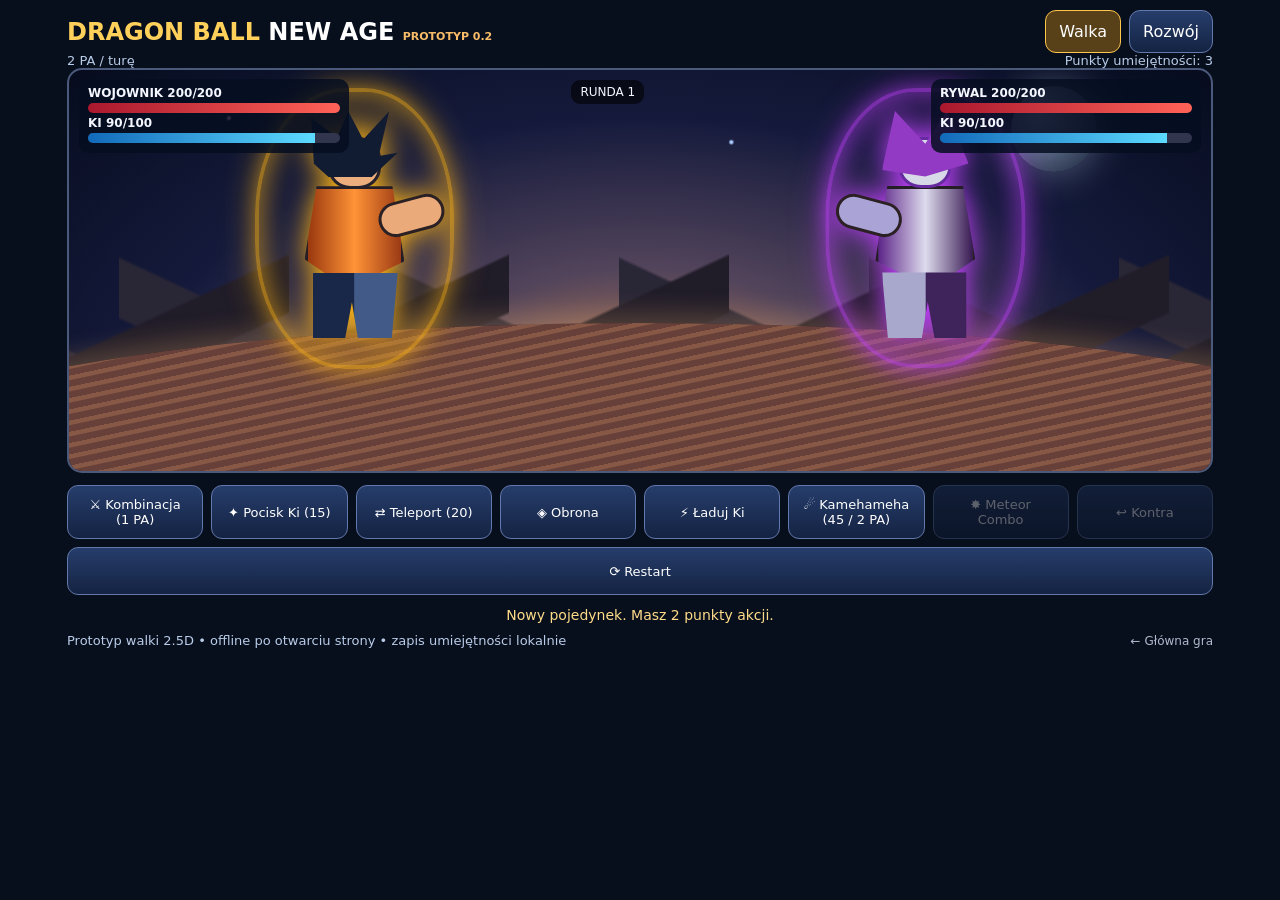
==== etap-01-02.html @ 741b0d14 "Add standalone mobile combat and skill-tree prototype stages 1-2" ====
<!doctype html><html lang="pl"><head><meta charset="utf-8"><meta name="viewport" content="width=device-width,initial-scale=1,viewport-fit=cover,user-scalable=no"><meta name="theme-color" content="#081323"><title>Dragon Ball New Age — Etapy 1–2</title><style>
*{box-sizing:border-box}body{margin:0;background:#070e1c;color:#f4f7ff;font-family:system-ui,-apple-system,sans-serif;overflow-x:hidden}button{font:inherit;cursor:pointer;color:#fff;border:1px solid #6279ad;background:linear-gradient(#263d6b,#142342);border-radius:11px;padding:11px 13px;touch-action:manipulation}button:disabled{opacity:.35}button:active{transform:scale(.97)}.wrap{max-width:1170px;margin:auto;padding:10px 12px}.top{display:flex;justify-content:space-between;align-items:center;gap:8px}.title{font-size:clamp(15px,2.4vw,24px);font-weight:900;color:#ffd15b}.tabs{display:flex;gap:8px}.tabs button.active{border-color:#ffc64d;background:#584018}.arena{position:relative;height:clamp(215px,45vh,490px);border:2px solid #4b5a7a;border-radius:15px;overflow:hidden;background:radial-gradient(ellipse at 50% 80%,#b67b55 0,#52445b 27%,#151a3c 60%,#060c1d 100%)}.stars{position:absolute;inset:0;background:radial-gradient(circle at 85% 20%,#ddd 0 2px,transparent 3px),radial-gradient(circle at 14% 12%,#fcf 0 1px,transparent 3px),radial-gradient(circle at 58% 18%,#acf 0 1px,transparent 3px)}.moon{position:absolute;right:10%;top:4%;width:86px;aspect-ratio:1;border-radius:50%;background:radial-gradient(circle at 30% 32%,#93a1ce,#46536d 60%,#151d35);box-shadow:0 0 38px #aabbdd77}.mountains{position:absolute;inset:35% 0 0;background:linear-gradient(155deg,transparent 40%,#201c28 41% 56%,transparent 57%) 0 0/220px 100%,linear-gradient(25deg,transparent 40%,#292636 41% 56%,transparent 57%) 50px 0/250px 100%}.floor{position:absolute;bottom:-35%;left:-20%;width:140%;height:72%;border-radius:50% 50% 0 0;background:repeating-linear-gradient(168deg,#865845 0 4px,#674039 5px 11px);box-shadow:0 -10px 25px #ffbb723a}.fighters{position:absolute;inset:0;display:flex;justify-content:space-around;align-items:flex-end;padding-bottom:11%;pointer-events:none}.warrior{position:relative;width:clamp(65px,13vw,170px);height:clamp(122px,26vh,270px);filter:drop-shadow(0 0 14px var(--aura));transform-origin:50% 85%;transition:transform .21s}.warrior.hero{--aura:#ffb514}.warrior.enemy{--aura:#c341ff;transform:scaleX(-1)}.warrior .head{position:absolute;top:11%;left:34%;width:32%;height:22%;background:#ebae7c;border:3px solid #24202c;border-radius:42%;z-index:3}.enemy .head{background:#d8d9e8;border-color:#672ba0}.hair{position:absolute;top:0;left:24%;height:28%;width:52%;background:#111b32;clip-path:polygon(3% 80%,0 10%,30% 40%,43% 0,60% 43%,90% 0,78% 68%,100% 63%,70% 100%,20% 100%);z-index:4}.enemy .hair{background:#923ac4;clip-path:polygon(0 80%,25% 0,50% 50%,85% 0,100% 90%,50% 100%)}.body{position:absolute;top:32%;left:20%;width:60%;height:40%;background:linear-gradient(90deg,#9a380f,#ff9336,#9b3a15);clip-path:polygon(12% 0,88% 0,100% 80%,62% 100%,30% 100%,0 78%);border:3px solid #251e27}.enemy .body{background:linear-gradient(90deg,#391b54,#dddbed,#5d2589)}.legs{position:absolute;top:69%;left:25%;width:51%;height:28%;background:linear-gradient(90deg,#192848 48%,#415a88 49%);clip-path:polygon(0 0,100% 0,93% 100%,53% 100%,46% 45%,38% 100%,0 100%)}.enemy .legs{background:linear-gradient(90deg,#3e245b 48%,#a7a8cc 49%)}.arm{position:absolute;top:37%;left:64%;width:40%;height:15%;transform:rotate(-15deg);background:#eaaa7a;border:3px solid #2b2124;border-radius:25px}.enemy .arm{background:#aaa3d5}.aura{position:absolute;inset:-10%;border-radius:45%;border:4px solid var(--aura);opacity:.5;box-shadow:0 0 18px var(--aura),inset 0 0 22px var(--aura);animation:glow .8s infinite alternate}@keyframes glow{to{opacity:.9;transform:scale(1.07)}}.hero.hit{animation:hit .35s}.enemy.hit{animation:hit .35s}.hero.strike{animation:dashHero .55s}.enemy.strike{animation:dashEnemy .55s}@keyframes hit{30%{filter:brightness(4);transform:translateX(22px)}70%{transform:translateX(-14px)}}@keyframes dashHero{50%{transform:translateX(65%) scale(1.12)}}@keyframes dashEnemy{50%{transform:scaleX(-1) translateX(65%)}}.beam{position:absolute;top:46%;left:30%;width:44%;height:8%;border-radius:50%;background:#aefaff;box-shadow:0 0 15px 15px #46baff,0 0 42px 22px #3368ff;opacity:0;transform:scaleX(.05)}.beam.show{animation:beam .75s forwards}@keyframes beam{20%{opacity:1;transform:scaleX(1)}70%{opacity:1;transform:scaleX(1)}100%{opacity:0;transform:scaleX(1)}}.hud{position:absolute;left:10px;right:10px;top:9px;display:flex;justify-content:space-between;gap:20px}.unit{width:min(40%,270px);padding:7px 9px;border-radius:10px;background:#050e20d9;font-size:12px;font-weight:700}.meter{height:10px;background:#31354e;border-radius:6px;overflow:hidden;margin:3px 0}.meter span{height:100%;display:block;background:linear-gradient(90deg,#aa182e,#ff6257)}.meter.ki span{background:linear-gradient(90deg,#126aba,#5cdaff)}.turn{position:absolute;top:10px;left:44%;font-size:12px;padding:5px 9px;background:#0009;border-radius:9px}.impact{position:absolute;left:42%;top:44%;font-size:30px;color:#ffe86b;font-weight:1000;text-shadow:0 0 15px #f80;opacity:0}.impact.show{animation:pop .55s}@keyframes pop{20%{opacity:1;transform:scale(1.5)}95%{opacity:1}}.controls{display:flex;gap:8px;flex-wrap:wrap;justify-content:center;padding:12px 0}.controls button{flex:1 1 125px;font-size:13px;min-height:48px}.line{display:flex;justify-content:space-between;gap:10px;align-items:center;flex-wrap:wrap}.info{color:#b9cce8;font-size:13px}.skills{display:none;grid-template-columns:repeat(auto-fit,minmax(185px,1fr));gap:11px;margin-top:14px}.skill{padding:14px;border:1px solid #415578;border-radius:12px;background:#15233d}.skill strong{color:#ffd172}.skill p{font-size:13px;min-height:45px;color:#c9d5e9}.skill button{width:100%}.status{min-height:26px;color:#ffdc89;font-size:14px;text-align:center}.back{font-size:12px;color:#b0bacc;text-decoration:none}body.skillmode .arena,body.skillmode .controls{display:none}body.skillmode .skills{display:grid}@media(max-height:480px){.wrap{padding-top:4px}.arena{height:54vh}.controls{padding:5px 0}.controls button{min-height:37px;padding:6px}.title{font-size:15px}}@media(orientation:portrait){.orientation{display:block}}@media(orientation:landscape){.orientation{display:none}}.orientation{color:#ffdc89;text-align:center;font-size:12px;padding:5px}</style></head><body><main class="wrap"><div class="top"><div class="title">DRAGON BALL <span style="color:#fff">NEW AGE</span> <small style="font-size:11px;color:#f9bd69">PROTOTYP 0.2</small></div><div class="tabs"><button id="combatTab" class="active">Walka</button><button id="skillTab">Rozwój</button></div></div><div class="orientation">Obróć iPhone poziomo dla najlepszej rozgrywki.</div><div class="line info"><span id="roundLabel">2 PA / turę</span><span id="points">Punkty umiejętności: 3</span></div><section class="arena"><div class="stars"></div><div class="moon"></div><div class="mountains"></div><div class="floor"></div><div class="fighters"><div id="hero" class="warrior hero"><div class="aura"></div><div class="hair"></div><div class="head"></div><div class="body"></div><div class="arm"></div><div class="legs"></div></div><div id="enemy" class="warrior enemy"><div class="aura"></div><div class="hair"></div><div class="head"></div><div class="body"></div><div class="arm"></div><div class="legs"></div></div></div><div id="beam" class="beam"></div><div id="impact" class="impact"></div><div class="hud"><div class="unit">WOJOWNIK <span id="hpt">200/200</span><div class="meter"><span id="hpbar"></span></div>KI <span id="kit">90/100</span><div class="meter ki"><span id="kibar"></span></div></div><div class="unit">RYWAL <span id="ept">200/200</span><div class="meter"><span id="epbar"></span></div>KI <span id="ekt">90/100</span><div class="meter ki"><span id="ekbar"></span></div></div></div><div id="turn" class="turn">RUNDA 1</div></section><nav class="controls" id="actions"><button data-action="attack">⚔ Kombinacja (1 PA)</button><button data-action="ki">✦ Pocisk Ki (15)</button><button data-action="teleport">⇄ Teleport (20)</button><button data-action="guard">◈ Obrona</button><button data-action="charge">⚡ Ładuj Ki</button><button data-action="kame">☄ Kamehameha (45 / 2 PA)</button><button data-action="meteor">✸ Meteor Combo</button><button data-action="counter">↩ Kontra</button><button id="restart">⟳ Restart</button></nav><div id="skills" class="skills"><div class="skill"><strong>Meteor Combo</strong><p>Wieloetapowa kombinacja powietrzna. 1 PA, 25 Ki; 36 obrażeń.</p><button data-skill="meteor">Odblokuj (1 pkt)</button></div><div class="skill"><strong>Kontrola Ki</strong><p>Poziomy 1–3. Koszt technik Ki zmniejszony o 3 za poziom.</p><button data-skill="kiMastery">Rozwiń (1 pkt)</button></div><div class="skill"><strong>Kontra błyskawiczna</strong><p>Wymaga Meteor Combo. Kontra po teleportacji: 1 PA, 10 Ki, 32 obrażenia.</p><button data-skill="counter">Odblokuj (1 pkt)</button></div></div><div class="status" id="status" aria-live="polite">Wybierz akcję i walcz!</div><div class="line"><span class="info">Prototyp walki 2.5D • offline po otwarciu strony • zapis umiejętności lokalnie</span><a class="back" href="./">← Główna gra</a></div></main><script>
(()=>{'use strict';const $=id=>document.getElementById(id),max=200,storage='dbna-demo02-skills';let skills;try{skills=JSON.parse(localStorage.getItem(storage)||'null')}catch(_){}if(!skills||typeof skills!=='object')skills={meteor:false,kiMastery:0,counter:false,points:3};let s;let busy=false;const cap=(x,m)=>Math.max(0,Math.min(m,x));const cost=n=>Math.max(0,n-3*skills.kiMastery);const sleep=ms=>new Promise(r=>setTimeout(r,ms));function start(){s={hp:200,ki:90,ehp:200,eki:90,pa:2,round:1,guard:false,eg:false,evade:false,winning:false};busy=false;show('Nowy pojedynek. Masz 2 punkty akcji.');draw()}function save(){try{localStorage.setItem(storage,JSON.stringify(skills))}catch(_){}}function show(msg){$('status').textContent=msg}function draw(){$('hpt').textContent=s.hp+'/200';$('kit').textContent=s.ki+'/100';$('ept').textContent=s.ehp+'/200';$('ekt').textContent=s.eki+'/100';$('hpbar').style.width=s.hp/2+'%';$('epbar').style.width=s.ehp/2+'%';$('kibar').style.width=s.ki+'%';$('ekbar').style.width=s.eki+'%';$('turn').textContent='RUNDA '+s.round;$('roundLabel').textContent=s.pa+' PA / turę';$('points').textContent='Punkty umiejętności: '+skills.points;document.querySelectorAll('[data-action]').forEach(b=>{const a=b.dataset.action;const k=a==='ki'?cost(15):a==='teleport'?cost(20):a==='kame'?cost(45):a==='meteor'?cost(25):a==='counter'?cost(10):0;const pa=a==='kame'?2:1;const unlocked=a!=='meteor'&&a!=='counter'||skills[a];b.disabled=busy||s.winning||s.pa<pa||s.ki<k||!unlocked||(a==='counter'&&!s.evade)});document.querySelectorAll('[data-skill]').forEach(b=>{const k=b.dataset.skill;b.disabled=skills.points<1||(k==='meteor'&&skills.meteor)||(k==='counter'&&(!skills.meteor||skills.counter))||(k==='kiMastery'&&skills.kiMastery>=3);b.textContent=k==='kiMastery'?'Rozwiń (poziom '+skills.kiMastery+'/3)':skills[k]?'Odblokowano':'Odblokuj (1 pkt)'})}
async function visual(action,damage,target){const w=$(target);w.classList.remove('hit','strike');void w.offsetWidth;if(action==='kame'||action==='ki'){$('beam').classList.remove('show');void $('beam').offsetWidth;$('beam').classList.add('show')}else{$(target==='enemy'?'hero':'enemy').classList.add('strike')}await sleep(270);w.classList.add('hit');if(damage){$('impact').textContent='-'+damage;$('impact').classList.remove('show');void $('impact').offsetWidth;$('impact').classList.add('show')}await sleep(440);w.classList.remove('hit');$('hero').classList.remove('strike');$('enemy').classList.remove('strike')}
async function move(a){if(busy||s.winning)return;const req=a==='kame'?2:1,k=a==='ki'?cost(15):a==='teleport'?cost(20):a==='kame'?cost(45):a==='meteor'?cost(25):a==='counter'?cost(10):0;if(s.pa<req||s.ki<k)return;if(a==='meteor'&&!skills.meteor||a==='counter'&&(!skills.counter||!s.evade))return;busy=true;s.pa-=req;s.ki-=k;let dmg=0;switch(a){case'attack':dmg=24;break;case'ki':dmg=29;break;case'kame':dmg=65;break;case'meteor':dmg=36;break;case'counter':dmg=32;s.evade=false;break;case'teleport':s.evade=true;break;case'guard':s.guard=true;break;case'charge':s.ki=cap(s.ki+32,100)}if(dmg){if(s.eg){dmg=Math.ceil(dmg*.45);s.eg=false}await visual(a,dmg,'enemy');s.ehp=cap(s.ehp-dmg,max);show(a.toUpperCase()+': '+dmg+' obrażeń.')}else show(a==='charge'?'Odzyskano 32 Ki.':a==='guard'?'Przyjęto gardę.':'Teleportacja — unik następnego ataku.');if(s.ehp===0){s.winning=true;show('ZWYCIĘSTWO! Pokonałeś rywala.');busy=false;draw();return}busy=false;draw();if(s.pa===0)await enemyTurn()}
async function enemyTurn(){busy=true;show('Tura przeciwnika…');draw();await sleep(400);let dmg=s.eki>=20&&Math.random()<.4?30:22;if(dmg===30)s.eki-=20;if(s.evade){dmg=0;show('Unik teleportacją! Przeciwnik nie trafia.')}else{if(s.guard)dmg=Math.ceil(dmg*.35);await visual('attack',dmg,'hero');s.hp=cap(s.hp-dmg,max);show('Rywal atakuje: '+dmg+' obrażeń.')}s.guard=false;s.evade=false;if(s.hp===0){s.winning=true;show('PORAŻKA! Wybierz restart.')}else{s.pa=2;s.round++;s.eki=cap(s.eki+8,100)}busy=false;draw()}
document.querySelectorAll('[data-action]').forEach(b=>b.onclick=()=>move(b.dataset.action));document.querySelectorAll('[data-skill]').forEach(b=>b.onclick=()=>{const k=b.dataset.skill;if(skills.points<1||k==='meteor'&&skills.meteor||k==='counter'&&(!skills.meteor||skills.counter)||k==='kiMastery'&&skills.kiMastery>=3)return;skills.points--;if(k==='kiMastery')skills.kiMastery++;else skills[k]=true;save();show('Odblokowano: '+k);draw()});$('restart').onclick=start;$('skillTab').onclick=()=>{document.body.classList.add('skillmode');$('skillTab').classList.add('active');$('combatTab').classList.remove('active');draw()};$('combatTab').onclick=()=>{document.body.classList.remove('skillmode');$('combatTab').classList.add('active');$('skillTab').classList.remove('active');draw()};start()})();
</script></body></html>
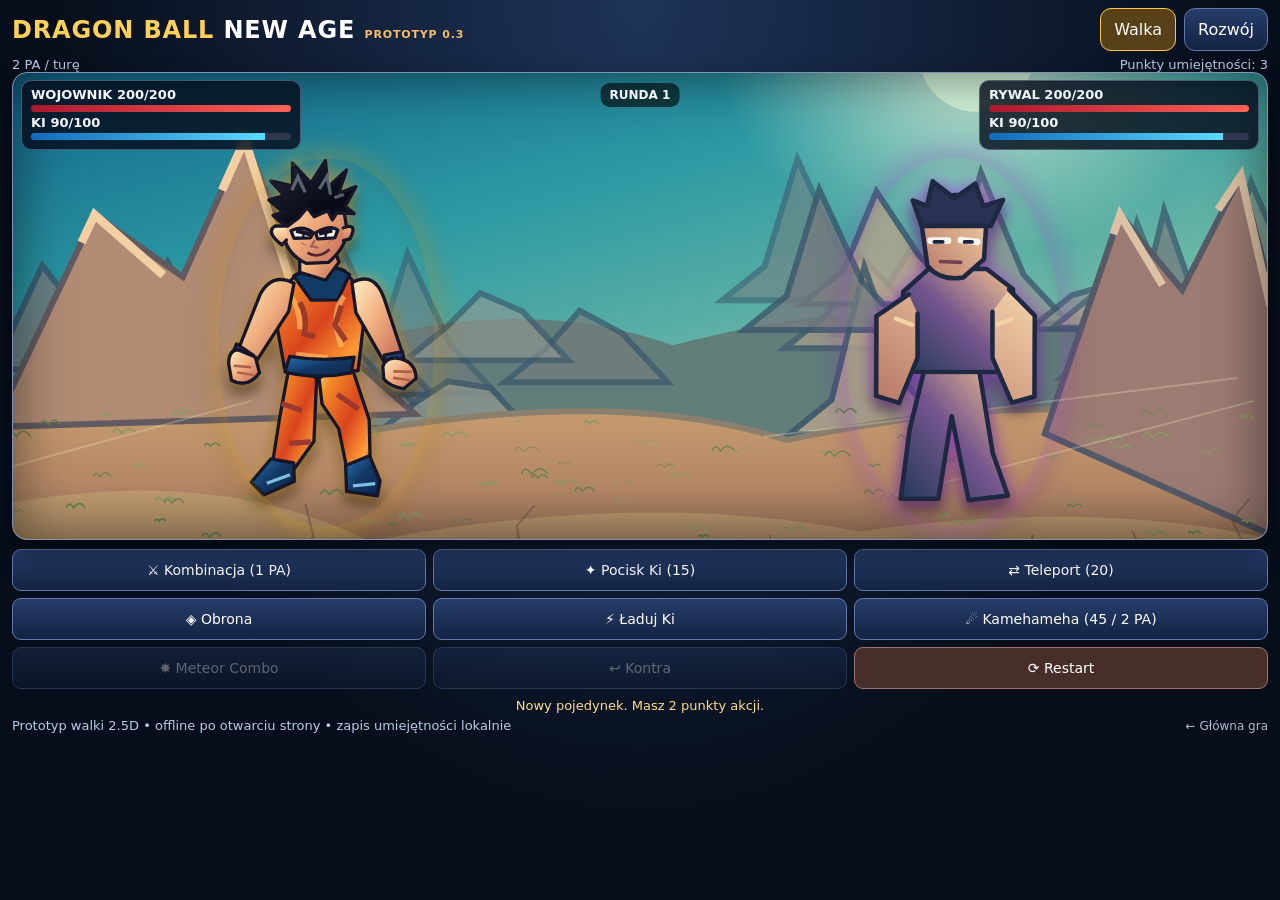
==== commit ed52b525: "Replace placeholder combat shapes with anime SVG fighters, scene and responsive iPhone HUD" ====
--- a/etap-01-02.html
+++ b/etap-01-02.html
@@ -1,5 +1,27 @@
 <!doctype html><html lang="pl"><head><meta charset="utf-8"><meta name="viewport" content="width=device-width,initial-scale=1,viewport-fit=cover,user-scalable=no"><meta name="theme-color" content="#081323"><title>Dragon Ball New Age — Etapy 1–2</title><style>
-*{box-sizing:border-box}body{margin:0;background:#070e1c;color:#f4f7ff;font-family:system-ui,-apple-system,sans-serif;overflow-x:hidden}button{font:inherit;cursor:pointer;color:#fff;border:1px solid #6279ad;background:linear-gradient(#263d6b,#142342);border-radius:11px;padding:11px 13px;touch-action:manipulation}button:disabled{opacity:.35}button:active{transform:scale(.97)}.wrap{max-width:1170px;margin:auto;padding:10px 12px}.top{display:flex;justify-content:space-between;align-items:center;gap:8px}.title{font-size:clamp(15px,2.4vw,24px);font-weight:900;color:#ffd15b}.tabs{display:flex;gap:8px}.tabs button.active{border-color:#ffc64d;background:#584018}.arena{position:relative;height:clamp(215px,45vh,490px);border:2px solid #4b5a7a;border-radius:15px;overflow:hidden;background:radial-gradient(ellipse at 50% 80%,#b67b55 0,#52445b 27%,#151a3c 60%,#060c1d 100%)}.stars{position:absolute;inset:0;background:radial-gradient(circle at 85% 20%,#ddd 0 2px,transparent 3px),radial-gradient(circle at 14% 12%,#fcf 0 1px,transparent 3px),radial-gradient(circle at 58% 18%,#acf 0 1px,transparent 3px)}.moon{position:absolute;right:10%;top:4%;width:86px;aspect-ratio:1;border-radius:50%;background:radial-gradient(circle at 30% 32%,#93a1ce,#46536d 60%,#151d35);box-shadow:0 0 38px #aabbdd77}.mountains{position:absolute;inset:35% 0 0;background:linear-gradient(155deg,transparent 40%,#201c28 41% 56%,transparent 57%) 0 0/220px 100%,linear-gradient(25deg,transparent 40%,#292636 41% 56%,transparent 57%) 50px 0/250px 100%}.floor{position:absolute;bottom:-35%;left:-20%;width:140%;height:72%;border-radius:50% 50% 0 0;background:repeating-linear-gradient(168deg,#865845 0 4px,#674039 5px 11px);box-shadow:0 -10px 25px #ffbb723a}.fighters{position:absolute;inset:0;display:flex;justify-content:space-around;align-items:flex-end;padding-bottom:11%;pointer-events:none}.warrior{position:relative;width:clamp(65px,13vw,170px);height:clamp(122px,26vh,270px);filter:drop-shadow(0 0 14px var(--aura));transform-origin:50% 85%;transition:transform .21s}.warrior.hero{--aura:#ffb514}.warrior.enemy{--aura:#c341ff;transform:scaleX(-1)}.warrior .head{position:absolute;top:11%;left:34%;width:32%;height:22%;background:#ebae7c;border:3px solid #24202c;border-radius:42%;z-index:3}.enemy .head{background:#d8d9e8;border-color:#672ba0}.hair{position:absolute;top:0;left:24%;height:28%;width:52%;background:#111b32;clip-path:polygon(3% 80%,0 10%,30% 40%,43% 0,60% 43%,90% 0,78% 68%,100% 63%,70% 100%,20% 100%);z-index:4}.enemy .hair{background:#923ac4;clip-path:polygon(0 80%,25% 0,50% 50%,85% 0,100% 90%,50% 100%)}.body{position:absolute;top:32%;left:20%;width:60%;height:40%;background:linear-gradient(90deg,#9a380f,#ff9336,#9b3a15);clip-path:polygon(12% 0,88% 0,100% 80%,62% 100%,30% 100%,0 78%);border:3px solid #251e27}.enemy .body{background:linear-gradient(90deg,#391b54,#dddbed,#5d2589)}.legs{position:absolute;top:69%;left:25%;width:51%;height:28%;background:linear-gradient(90deg,#192848 48%,#415a88 49%);clip-path:polygon(0 0,100% 0,93% 100%,53% 100%,46% 45%,38% 100%,0 100%)}.enemy .legs{background:linear-gradient(90deg,#3e245b 48%,#a7a8cc 49%)}.arm{position:absolute;top:37%;left:64%;width:40%;height:15%;transform:rotate(-15deg);background:#eaaa7a;border:3px solid #2b2124;border-radius:25px}.enemy .arm{background:#aaa3d5}.aura{position:absolute;inset:-10%;border-radius:45%;border:4px solid var(--aura);opacity:.5;box-shadow:0 0 18px var(--aura),inset 0 0 22px var(--aura);animation:glow .8s infinite alternate}@keyframes glow{to{opacity:.9;transform:scale(1.07)}}.hero.hit{animation:hit .35s}.enemy.hit{animation:hit .35s}.hero.strike{animation:dashHero .55s}.enemy.strike{animation:dashEnemy .55s}@keyframes hit{30%{filter:brightness(4);transform:translateX(22px)}70%{transform:translateX(-14px)}}@keyframes dashHero{50%{transform:translateX(65%) scale(1.12)}}@keyframes dashEnemy{50%{transform:scaleX(-1) translateX(65%)}}.beam{position:absolute;top:46%;left:30%;width:44%;height:8%;border-radius:50%;background:#aefaff;box-shadow:0 0 15px 15px #46baff,0 0 42px 22px #3368ff;opacity:0;transform:scaleX(.05)}.beam.show{animation:beam .75s forwards}@keyframes beam{20%{opacity:1;transform:scaleX(1)}70%{opacity:1;transform:scaleX(1)}100%{opacity:0;transform:scaleX(1)}}.hud{position:absolute;left:10px;right:10px;top:9px;display:flex;justify-content:space-between;gap:20px}.unit{width:min(40%,270px);padding:7px 9px;border-radius:10px;background:#050e20d9;font-size:12px;font-weight:700}.meter{height:10px;background:#31354e;border-radius:6px;overflow:hidden;margin:3px 0}.meter span{height:100%;display:block;background:linear-gradient(90deg,#aa182e,#ff6257)}.meter.ki span{background:linear-gradient(90deg,#126aba,#5cdaff)}.turn{position:absolute;top:10px;left:44%;font-size:12px;padding:5px 9px;background:#0009;border-radius:9px}.impact{position:absolute;left:42%;top:44%;font-size:30px;color:#ffe86b;font-weight:1000;text-shadow:0 0 15px #f80;opacity:0}.impact.show{animation:pop .55s}@keyframes pop{20%{opacity:1;transform:scale(1.5)}95%{opacity:1}}.controls{display:flex;gap:8px;flex-wrap:wrap;justify-content:center;padding:12px 0}.controls button{flex:1 1 125px;font-size:13px;min-height:48px}.line{display:flex;justify-content:space-between;gap:10px;align-items:center;flex-wrap:wrap}.info{color:#b9cce8;font-size:13px}.skills{display:none;grid-template-columns:repeat(auto-fit,minmax(185px,1fr));gap:11px;margin-top:14px}.skill{padding:14px;border:1px solid #415578;border-radius:12px;background:#15233d}.skill strong{color:#ffd172}.skill p{font-size:13px;min-height:45px;color:#c9d5e9}.skill button{width:100%}.status{min-height:26px;color:#ffdc89;font-size:14px;text-align:center}.back{font-size:12px;color:#b0bacc;text-decoration:none}body.skillmode .arena,body.skillmode .controls{display:none}body.skillmode .skills{display:grid}@media(max-height:480px){.wrap{padding-top:4px}.arena{height:54vh}.controls{padding:5px 0}.controls button{min-height:37px;padding:6px}.title{font-size:15px}}@media(orientation:portrait){.orientation{display:block}}@media(orientation:landscape){.orientation{display:none}}.orientation{color:#ffdc89;text-align:center;font-size:12px;padding:5px}</style></head><body><main class="wrap"><div class="top"><div class="title">DRAGON BALL <span style="color:#fff">NEW AGE</span> <small style="font-size:11px;color:#f9bd69">PROTOTYP 0.2</small></div><div class="tabs"><button id="combatTab" class="active">Walka</button><button id="skillTab">Rozwój</button></div></div><div class="orientation">Obróć iPhone poziomo dla najlepszej rozgrywki.</div><div class="line info"><span id="roundLabel">2 PA / turę</span><span id="points">Punkty umiejętności: 3</span></div><section class="arena"><div class="stars"></div><div class="moon"></div><div class="mountains"></div><div class="floor"></div><div class="fighters"><div id="hero" class="warrior hero"><div class="aura"></div><div class="hair"></div><div class="head"></div><div class="body"></div><div class="arm"></div><div class="legs"></div></div><div id="enemy" class="warrior enemy"><div class="aura"></div><div class="hair"></div><div class="head"></div><div class="body"></div><div class="arm"></div><div class="legs"></div></div></div><div id="beam" class="beam"></div><div id="impact" class="impact"></div><div class="hud"><div class="unit">WOJOWNIK <span id="hpt">200/200</span><div class="meter"><span id="hpbar"></span></div>KI <span id="kit">90/100</span><div class="meter ki"><span id="kibar"></span></div></div><div class="unit">RYWAL <span id="ept">200/200</span><div class="meter"><span id="epbar"></span></div>KI <span id="ekt">90/100</span><div class="meter ki"><span id="ekbar"></span></div></div></div><div id="turn" class="turn">RUNDA 1</div></section><nav class="controls" id="actions"><button data-action="attack">⚔ Kombinacja (1 PA)</button><button data-action="ki">✦ Pocisk Ki (15)</button><button data-action="teleport">⇄ Teleport (20)</button><button data-action="guard">◈ Obrona</button><button data-action="charge">⚡ Ładuj Ki</button><button data-action="kame">☄ Kamehameha (45 / 2 PA)</button><button data-action="meteor">✸ Meteor Combo</button><button data-action="counter">↩ Kontra</button><button id="restart">⟳ Restart</button></nav><div id="skills" class="skills"><div class="skill"><strong>Meteor Combo</strong><p>Wieloetapowa kombinacja powietrzna. 1 PA, 25 Ki; 36 obrażeń.</p><button data-skill="meteor">Odblokuj (1 pkt)</button></div><div class="skill"><strong>Kontrola Ki</strong><p>Poziomy 1–3. Koszt technik Ki zmniejszony o 3 za poziom.</p><button data-skill="kiMastery">Rozwiń (1 pkt)</button></div><div class="skill"><strong>Kontra błyskawiczna</strong><p>Wymaga Meteor Combo. Kontra po teleportacji: 1 PA, 10 Ki, 32 obrażenia.</p><button data-skill="counter">Odblokuj (1 pkt)</button></div></div><div class="status" id="status" aria-live="polite">Wybierz akcję i walcz!</div><div class="line"><span class="info">Prototyp walki 2.5D • offline po otwarciu strony • zapis umiejętności lokalnie</span><a class="back" href="./">← Główna gra</a></div></main><script>
+*{box-sizing:border-box}body{margin:0;background:#070e1c;color:#f4f7ff;font-family:system-ui,-apple-system,sans-serif;overflow-x:hidden}button{font:inherit;cursor:pointer;color:#fff;border:1px solid #6279ad;background:linear-gradient(#263d6b,#142342);border-radius:11px;padding:11px 13px;touch-action:manipulation}button:disabled{opacity:.35}button:active{transform:scale(.97)}.wrap{max-width:1170px;margin:auto;padding:10px 12px}.top{display:flex;justify-content:space-between;align-items:center;gap:8px}.title{font-size:clamp(15px,2.4vw,24px);font-weight:900;color:#ffd15b}.tabs{display:flex;gap:8px}.tabs button.active{border-color:#ffc64d;background:#584018}.arena{position:relative;height:clamp(215px,45vh,490px);border:2px solid #4b5a7a;border-radius:15px;overflow:hidden;background:radial-gradient(ellipse at 50% 80%,#b67b55 0,#52445b 27%,#151a3c 60%,#060c1d 100%)}.stars{position:absolute;inset:0;background:radial-gradient(circle at 85% 20%,#ddd 0 2px,transparent 3px),radial-gradient(circle at 14% 12%,#fcf 0 1px,transparent 3px),radial-gradient(circle at 58% 18%,#acf 0 1px,transparent 3px)}.moon{position:absolute;right:10%;top:4%;width:86px;aspect-ratio:1;border-radius:50%;background:radial-gradient(circle at 30% 32%,#93a1ce,#46536d 60%,#151d35);box-shadow:0 0 38px #aabbdd77}.mountains{position:absolute;inset:35% 0 0;background:linear-gradient(155deg,transparent 40%,#201c28 41% 56%,transparent 57%) 0 0/220px 100%,linear-gradient(25deg,transparent 40%,#292636 41% 56%,transparent 57%) 50px 0/250px 100%}.floor{position:absolute;bottom:-35%;left:-20%;width:140%;height:72%;border-radius:50% 50% 0 0;background:repeating-linear-gradient(168deg,#865845 0 4px,#674039 5px 11px);box-shadow:0 -10px 25px #ffbb723a}.fighters{position:absolute;inset:0;display:flex;justify-content:space-around;align-items:flex-end;padding-bottom:11%;pointer-events:none}.warrior{position:relative;width:clamp(65px,13vw,170px);height:clamp(122px,26vh,270px);filter:drop-shadow(0 0 14px var(--aura));transform-origin:50% 85%;transition:transform .21s}.warrior.hero{--aura:#ffb514}.warrior.enemy{--aura:#c341ff;transform:scaleX(-1)}.warrior .head{position:absolute;top:11%;left:34%;width:32%;height:22%;background:#ebae7c;border:3px solid #24202c;border-radius:42%;z-index:3}.enemy .head{background:#d8d9e8;border-color:#672ba0}.hair{position:absolute;top:0;left:24%;height:28%;width:52%;background:#111b32;clip-path:polygon(3% 80%,0 10%,30% 40%,43% 0,60% 43%,90% 0,78% 68%,100% 63%,70% 100%,20% 100%);z-index:4}.enemy .hair{background:#923ac4;clip-path:polygon(0 80%,25% 0,50% 50%,85% 0,100% 90%,50% 100%)}.body{position:absolute;top:32%;left:20%;width:60%;height:40%;background:linear-gradient(90deg,#9a380f,#ff9336,#9b3a15);clip-path:polygon(12% 0,88% 0,100% 80%,62% 100%,30% 100%,0 78%);border:3px solid #251e27}.enemy .body{background:linear-gradient(90deg,#391b54,#dddbed,#5d2589)}.legs{position:absolute;top:69%;left:25%;width:51%;height:28%;background:linear-gradient(90deg,#192848 48%,#415a88 49%);clip-path:polygon(0 0,100% 0,93% 100%,53% 100%,46% 45%,38% 100%,0 100%)}.enemy .legs{background:linear-gradient(90deg,#3e245b 48%,#a7a8cc 49%)}.arm{position:absolute;top:37%;left:64%;width:40%;height:15%;transform:rotate(-15deg);background:#eaaa7a;border:3px solid #2b2124;border-radius:25px}.enemy .arm{background:#aaa3d5}.aura{position:absolute;inset:-10%;border-radius:45%;border:4px solid var(--aura);opacity:.5;box-shadow:0 0 18px var(--aura),inset 0 0 22px var(--aura);animation:glow .8s infinite alternate}@keyframes glow{to{opacity:.9;transform:scale(1.07)}}.hero.hit{animation:hit .35s}.enemy.hit{animation:hit .35s}.hero.strike{animation:dashHero .55s}.enemy.strike{animation:dashEnemy .55s}@keyframes hit{30%{filter:brightness(4);transform:translateX(22px)}70%{transform:translateX(-14px)}}@keyframes dashHero{50%{transform:translateX(65%) scale(1.12)}}@keyframes dashEnemy{50%{transform:scaleX(-1) translateX(65%)}}.beam{position:absolute;top:46%;left:30%;width:44%;height:8%;border-radius:50%;background:#aefaff;box-shadow:0 0 15px 15px #46baff,0 0 42px 22px #3368ff;opacity:0;transform:scaleX(.05)}.beam.show{animation:beam .75s forwards}@keyframes beam{20%{opacity:1;transform:scaleX(1)}70%{opacity:1;transform:scaleX(1)}100%{opacity:0;transform:scaleX(1)}}.hud{position:absolute;left:10px;right:10px;top:9px;display:flex;justify-content:space-between;gap:20px}.unit{width:min(40%,270px);padding:7px 9px;border-radius:10px;background:#050e20d9;font-size:12px;font-weight:700}.meter{height:10px;background:#31354e;border-radius:6px;overflow:hidden;margin:3px 0}.meter span{height:100%;display:block;background:linear-gradient(90deg,#aa182e,#ff6257)}.meter.ki span{background:linear-gradient(90deg,#126aba,#5cdaff)}.turn{position:absolute;top:10px;left:44%;font-size:12px;padding:5px 9px;background:#0009;border-radius:9px}.impact{position:absolute;left:42%;top:44%;font-size:30px;color:#ffe86b;font-weight:1000;text-shadow:0 0 15px #f80;opacity:0}.impact.show{animation:pop .55s}@keyframes pop{20%{opacity:1;transform:scale(1.5)}95%{opacity:1}}.controls{display:flex;gap:8px;flex-wrap:wrap;justify-content:center;padding:12px 0}.controls button{flex:1 1 125px;font-size:13px;min-height:48px}.line{display:flex;justify-content:space-between;gap:10px;align-items:center;flex-wrap:wrap}.info{color:#b9cce8;font-size:13px}.skills{display:none;grid-template-columns:repeat(auto-fit,minmax(185px,1fr));gap:11px;margin-top:14px}.skill{padding:14px;border:1px solid #415578;border-radius:12px;background:#15233d}.skill strong{color:#ffd172}.skill p{font-size:13px;min-height:45px;color:#c9d5e9}.skill button{width:100%}.status{min-height:26px;color:#ffdc89;font-size:14px;text-align:center}.back{font-size:12px;color:#b0bacc;text-decoration:none}body.skillmode .arena,body.skillmode .controls{display:none}body.skillmode .skills{display:grid}@media(max-height:480px){.wrap{padding-top:4px}.arena{height:54vh}.controls{padding:5px 0}.controls button{min-height:37px;padding:6px}.title{font-size:15px}}@media(orientation:portrait){.orientation{display:block}}@media(orientation:landscape){.orientation{display:none}}.orientation{color:#ffdc89;text-align:center;font-size:12px;padding:5px}
+/* Etap 01–02 mobile visual overhaul 0.3 */
+body{background:radial-gradient(ellipse at 50% 0,#1d3459 0,#070e1b 65%);min-height:100svh}
+.wrap{max-width:1280px;padding:8px 12px 12px}
+.top{margin-bottom:6px}.title{letter-spacing:.035em}
+.arena{height:clamp(235px,52vh,540px);background:#242846 url("assets/earth-battle-4k.svg") center 54%/cover no-repeat;border:1px solid #8192b6;box-shadow:inset 0 0 55px #0008,0 12px 28px #0007}
+.arena .stars,.arena .moon,.arena .mountains,.arena .floor{display:none}
+.fighters{padding-bottom:1%;align-items:flex-end}
+.warrior{width:clamp(95px,21vw,280px);height:clamp(180px,43vh,440px);background:url("assets/goku-normal-idle.svg") center bottom/contain no-repeat;filter:drop-shadow(0 0 7px #ffbf43a6) drop-shadow(0 8px 6px #0008);transition:transform .2s ease}
+.warrior.enemy{background-image:url("assets/unknown-warrior.svg");filter:drop-shadow(0 0 9px #bd52ffaa) drop-shadow(0 8px 6px #0008)}
+.warrior .hair,.warrior .head,.warrior .body,.warrior .arm,.warrior .legs{display:none!important}
+.warrior .aura{inset:5% 10% 0;border:0;border-radius:48%;box-shadow:0 0 25px 8px var(--aura);opacity:.16;animation:glow 1.1s infinite alternate}
+.hero.strike{background-image:url("assets/goku-normal-punch.svg")}
+.hero.hit{background-image:url("assets/goku-normal-guard.svg")}
+.hud{top:7px;left:8px;right:8px;gap:24px}
+.unit{font-size:clamp(10px,1.6vw,13px);padding:6px 9px;width:min(38%,280px);background:#040b1acc;backdrop-filter:blur(4px);border:1px solid #7b8dab88}
+.meter{height:7px}.turn{font-weight:800;left:50%;transform:translateX(-50%);white-space:nowrap}
+.controls{gap:7px;padding:9px 0}.controls button{flex:1 1 27%;min-width:0;min-height:42px;font-size:clamp(11px,1.8vw,14px);padding:8px 5px;border-radius:9px}
+#restart{background:#482e2b;border-color:#9c7270}
+.status{font-size:13px;min-height:20px}
+@media(max-width:520px){.title{font-size:16px}.tabs button{padding:9px;font-size:13px}.arena{height:min(53vh,410px)}.warrior{width:32%;height:65%}.fighters{padding-bottom:4%}.unit{width:41%;font-size:10px}.controls button{flex-basis:30%;min-height:49px}.wrap{padding:7px}.turn{top:9px;font-size:10px}.orientation{font-size:11px}}
+@media(orientation:landscape) and (max-height:550px){.wrap{padding:4px 8px}.arena{height:57svh}.warrior{height:94%;width:22%}.controls{gap:4px;padding:5px 0}.controls button{flex:1 1 18%;min-height:37px;padding:5px 3px;font-size:11px}.status{font-size:12px}.orientation{display:none}.top{margin-bottom:2px}.title{font-size:15px}}
+</style></head><body><main class="wrap"><div class="top"><div class="title">DRAGON BALL <span style="color:#fff">NEW AGE</span> <small style="font-size:11px;color:#f9bd69">PROTOTYP 0.3</small></div><div class="tabs"><button id="combatTab" class="active">Walka</button><button id="skillTab">Rozwój</button></div></div><div class="orientation">Obróć iPhone poziomo dla najlepszej rozgrywki.</div><div class="line info"><span id="roundLabel">2 PA / turę</span><span id="points">Punkty umiejętności: 3</span></div><section class="arena"><div class="stars"></div><div class="moon"></div><div class="mountains"></div><div class="floor"></div><div class="fighters"><div id="hero" class="warrior hero"><div class="aura"></div><div class="hair"></div><div class="head"></div><div class="body"></div><div class="arm"></div><div class="legs"></div></div><div id="enemy" class="warrior enemy"><div class="aura"></div><div class="hair"></div><div class="head"></div><div class="body"></div><div class="arm"></div><div class="legs"></div></div></div><div id="beam" class="beam"></div><div id="impact" class="impact"></div><div class="hud"><div class="unit">WOJOWNIK <span id="hpt">200/200</span><div class="meter"><span id="hpbar"></span></div>KI <span id="kit">90/100</span><div class="meter ki"><span id="kibar"></span></div></div><div class="unit">RYWAL <span id="ept">200/200</span><div class="meter"><span id="epbar"></span></div>KI <span id="ekt">90/100</span><div class="meter ki"><span id="ekbar"></span></div></div></div><div id="turn" class="turn">RUNDA 1</div></section><nav class="controls" id="actions"><button data-action="attack">⚔ Kombinacja (1 PA)</button><button data-action="ki">✦ Pocisk Ki (15)</button><button data-action="teleport">⇄ Teleport (20)</button><button data-action="guard">◈ Obrona</button><button data-action="charge">⚡ Ładuj Ki</button><button data-action="kame">☄ Kamehameha (45 / 2 PA)</button><button data-action="meteor">✸ Meteor Combo</button><button data-action="counter">↩ Kontra</button><button id="restart">⟳ Restart</button></nav><div id="skills" class="skills"><div class="skill"><strong>Meteor Combo</strong><p>Wieloetapowa kombinacja powietrzna. 1 PA, 25 Ki; 36 obrażeń.</p><button data-skill="meteor">Odblokuj (1 pkt)</button></div><div class="skill"><strong>Kontrola Ki</strong><p>Poziomy 1–3. Koszt technik Ki zmniejszony o 3 za poziom.</p><button data-skill="kiMastery">Rozwiń (1 pkt)</button></div><div class="skill"><strong>Kontra błyskawiczna</strong><p>Wymaga Meteor Combo. Kontra po teleportacji: 1 PA, 10 Ki, 32 obrażenia.</p><button data-skill="counter">Odblokuj (1 pkt)</button></div></div><div class="status" id="status" aria-live="polite">Wybierz atak, ładuj Ki i rozwijaj techniki.</div><div class="line"><span class="info">Prototyp walki 2.5D • offline po otwarciu strony • zapis umiejętności lokalnie</span><a class="back" href="./">← Główna gra</a></div></main><script>
 (()=>{'use strict';const $=id=>document.getElementById(id),max=200,storage='dbna-demo02-skills';let skills;try{skills=JSON.parse(localStorage.getItem(storage)||'null')}catch(_){}if(!skills||typeof skills!=='object')skills={meteor:false,kiMastery:0,counter:false,points:3};let s;let busy=false;const cap=(x,m)=>Math.max(0,Math.min(m,x));const cost=n=>Math.max(0,n-3*skills.kiMastery);const sleep=ms=>new Promise(r=>setTimeout(r,ms));function start(){s={hp:200,ki:90,ehp:200,eki:90,pa:2,round:1,guard:false,eg:false,evade:false,winning:false};busy=false;show('Nowy pojedynek. Masz 2 punkty akcji.');draw()}function save(){try{localStorage.setItem(storage,JSON.stringify(skills))}catch(_){}}function show(msg){$('status').textContent=msg}function draw(){$('hpt').textContent=s.hp+'/200';$('kit').textContent=s.ki+'/100';$('ept').textContent=s.ehp+'/200';$('ekt').textContent=s.eki+'/100';$('hpbar').style.width=s.hp/2+'%';$('epbar').style.width=s.ehp/2+'%';$('kibar').style.width=s.ki+'%';$('ekbar').style.width=s.eki+'%';$('turn').textContent='RUNDA '+s.round;$('roundLabel').textContent=s.pa+' PA / turę';$('points').textContent='Punkty umiejętności: '+skills.points;document.querySelectorAll('[data-action]').forEach(b=>{const a=b.dataset.action;const k=a==='ki'?cost(15):a==='teleport'?cost(20):a==='kame'?cost(45):a==='meteor'?cost(25):a==='counter'?cost(10):0;const pa=a==='kame'?2:1;const unlocked=a!=='meteor'&&a!=='counter'||skills[a];b.disabled=busy||s.winning||s.pa<pa||s.ki<k||!unlocked||(a==='counter'&&!s.evade)});document.querySelectorAll('[data-skill]').forEach(b=>{const k=b.dataset.skill;b.disabled=skills.points<1||(k==='meteor'&&skills.meteor)||(k==='counter'&&(!skills.meteor||skills.counter))||(k==='kiMastery'&&skills.kiMastery>=3);b.textContent=k==='kiMastery'?'Rozwiń (poziom '+skills.kiMastery+'/3)':skills[k]?'Odblokowano':'Odblokuj (1 pkt)'})}
 async function visual(action,damage,target){const w=$(target);w.classList.remove('hit','strike');void w.offsetWidth;if(action==='kame'||action==='ki'){$('beam').classList.remove('show');void $('beam').offsetWidth;$('beam').classList.add('show')}else{$(target==='enemy'?'hero':'enemy').classList.add('strike')}await sleep(270);w.classList.add('hit');if(damage){$('impact').textContent='-'+damage;$('impact').classList.remove('show');void $('impact').offsetWidth;$('impact').classList.add('show')}await sleep(440);w.classList.remove('hit');$('hero').classList.remove('strike');$('enemy').classList.remove('strike')}
 async function move(a){if(busy||s.winning)return;const req=a==='kame'?2:1,k=a==='ki'?cost(15):a==='teleport'?cost(20):a==='kame'?cost(45):a==='meteor'?cost(25):a==='counter'?cost(10):0;if(s.pa<req||s.ki<k)return;if(a==='meteor'&&!skills.meteor||a==='counter'&&(!skills.counter||!s.evade))return;busy=true;s.pa-=req;s.ki-=k;let dmg=0;switch(a){case'attack':dmg=24;break;case'ki':dmg=29;break;case'kame':dmg=65;break;case'meteor':dmg=36;break;case'counter':dmg=32;s.evade=false;break;case'teleport':s.evade=true;break;case'guard':s.guard=true;break;case'charge':s.ki=cap(s.ki+32,100)}if(dmg){if(s.eg){dmg=Math.ceil(dmg*.45);s.eg=false}await visual(a,dmg,'enemy');s.ehp=cap(s.ehp-dmg,max);show(a.toUpperCase()+': '+dmg+' obrażeń.')}else show(a==='charge'?'Odzyskano 32 Ki.':a==='guard'?'Przyjęto gardę.':'Teleportacja — unik następnego ataku.');if(s.ehp===0){s.winning=true;show('ZWYCIĘSTWO! Pokonałeś rywala.');busy=false;draw();return}busy=false;draw();if(s.pa===0)await enemyTurn()}
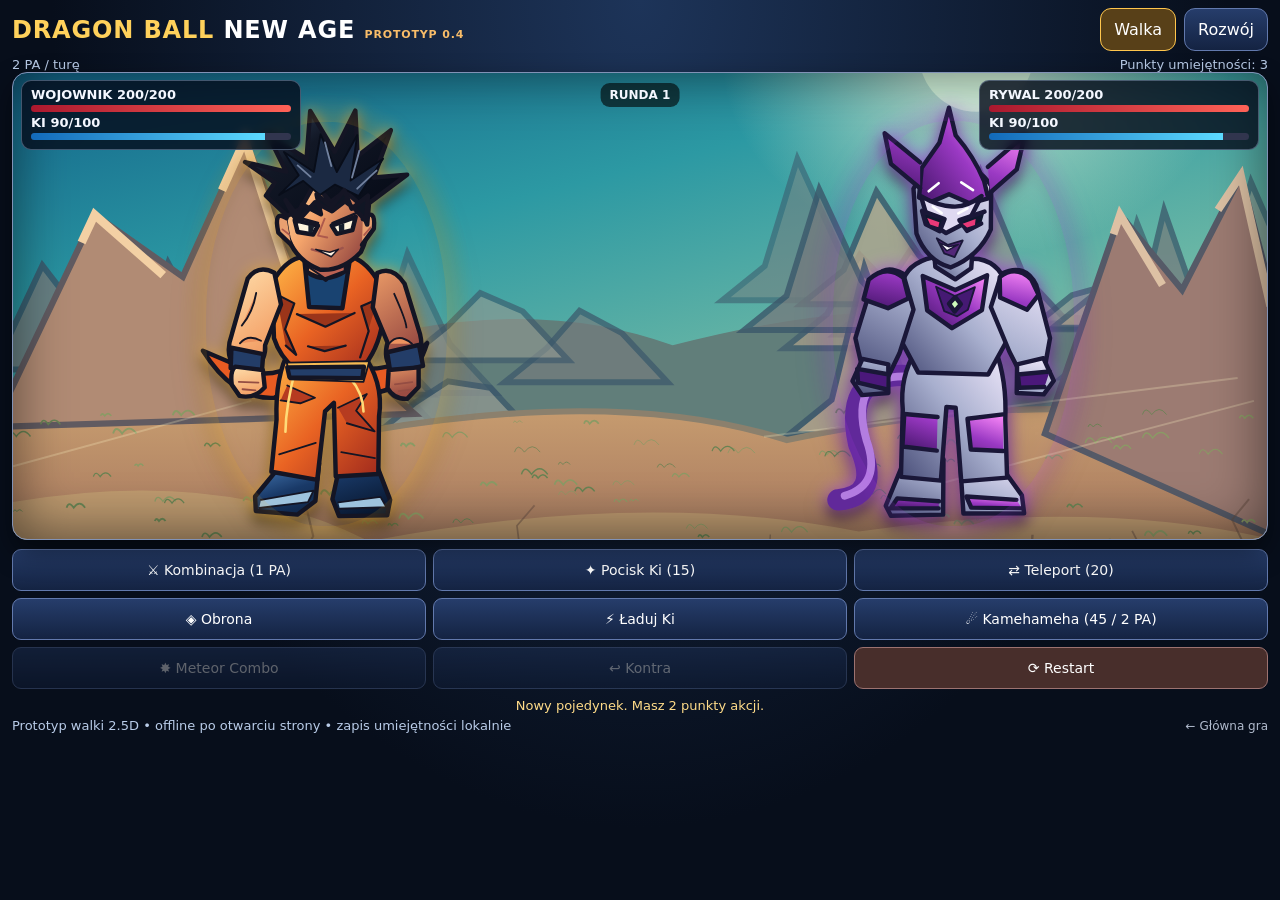
==== commit 2dfdd4be: "Use detailed anime fighters for combat and improve sprite sizing on iPhone" ====
--- a/etap-01-02.html
+++ b/etap-01-02.html
@@ -21,7 +21,13 @@
 .status{font-size:13px;min-height:20px}
 @media(max-width:520px){.title{font-size:16px}.tabs button{padding:9px;font-size:13px}.arena{height:min(53vh,410px)}.warrior{width:32%;height:65%}.fighters{padding-bottom:4%}.unit{width:41%;font-size:10px}.controls button{flex-basis:30%;min-height:49px}.wrap{padding:7px}.turn{top:9px;font-size:10px}.orientation{font-size:11px}}
 @media(orientation:landscape) and (max-height:550px){.wrap{padding:4px 8px}.arena{height:57svh}.warrior{height:94%;width:22%}.controls{gap:4px;padding:5px 0}.controls button{flex:1 1 18%;min-height:37px;padding:5px 3px;font-size:11px}.status{font-size:12px}.orientation{display:none}.top{margin-bottom:2px}.title{font-size:15px}}
-</style></head><body><main class="wrap"><div class="top"><div class="title">DRAGON BALL <span style="color:#fff">NEW AGE</span> <small style="font-size:11px;color:#f9bd69">PROTOTYP 0.3</small></div><div class="tabs"><button id="combatTab" class="active">Walka</button><button id="skillTab">Rozwój</button></div></div><div class="orientation">Obróć iPhone poziomo dla najlepszej rozgrywki.</div><div class="line info"><span id="roundLabel">2 PA / turę</span><span id="points">Punkty umiejętności: 3</span></div><section class="arena"><div class="stars"></div><div class="moon"></div><div class="mountains"></div><div class="floor"></div><div class="fighters"><div id="hero" class="warrior hero"><div class="aura"></div><div class="hair"></div><div class="head"></div><div class="body"></div><div class="arm"></div><div class="legs"></div></div><div id="enemy" class="warrior enemy"><div class="aura"></div><div class="hair"></div><div class="head"></div><div class="body"></div><div class="arm"></div><div class="legs"></div></div></div><div id="beam" class="beam"></div><div id="impact" class="impact"></div><div class="hud"><div class="unit">WOJOWNIK <span id="hpt">200/200</span><div class="meter"><span id="hpbar"></span></div>KI <span id="kit">90/100</span><div class="meter ki"><span id="kibar"></span></div></div><div class="unit">RYWAL <span id="ept">200/200</span><div class="meter"><span id="epbar"></span></div>KI <span id="ekt">90/100</span><div class="meter ki"><span id="ekbar"></span></div></div></div><div id="turn" class="turn">RUNDA 1</div></section><nav class="controls" id="actions"><button data-action="attack">⚔ Kombinacja (1 PA)</button><button data-action="ki">✦ Pocisk Ki (15)</button><button data-action="teleport">⇄ Teleport (20)</button><button data-action="guard">◈ Obrona</button><button data-action="charge">⚡ Ładuj Ki</button><button data-action="kame">☄ Kamehameha (45 / 2 PA)</button><button data-action="meteor">✸ Meteor Combo</button><button data-action="counter">↩ Kontra</button><button id="restart">⟳ Restart</button></nav><div id="skills" class="skills"><div class="skill"><strong>Meteor Combo</strong><p>Wieloetapowa kombinacja powietrzna. 1 PA, 25 Ki; 36 obrażeń.</p><button data-skill="meteor">Odblokuj (1 pkt)</button></div><div class="skill"><strong>Kontrola Ki</strong><p>Poziomy 1–3. Koszt technik Ki zmniejszony o 3 za poziom.</p><button data-skill="kiMastery">Rozwiń (1 pkt)</button></div><div class="skill"><strong>Kontra błyskawiczna</strong><p>Wymaga Meteor Combo. Kontra po teleportacji: 1 PA, 10 Ki, 32 obrażenia.</p><button data-skill="counter">Odblokuj (1 pkt)</button></div></div><div class="status" id="status" aria-live="polite">Wybierz atak, ładuj Ki i rozwijaj techniki.</div><div class="line"><span class="info">Prototyp walki 2.5D • offline po otwarciu strony • zapis umiejętności lokalnie</span><a class="back" href="./">← Główna gra</a></div></main><script>
+
+/* DBNA 0.4: anime character illustrations replace cartoon sprites */
+.warrior.hero,.warrior.hero.strike,.warrior.hero.hit{background-image:url("assets/anime-hero-v04.svg");background-size:contain;background-position:center bottom}
+.warrior.enemy,.warrior.enemy.strike,.warrior.enemy.hit{background-image:url("assets/anime-rival-v04.svg");background-size:contain;background-position:center bottom}
+@media(orientation:portrait){.warrior{width:34%;height:68%}}
+@media(orientation:landscape){.warrior{width:24%;height:94%}}
+</style></head><body><main class="wrap"><div class="top"><div class="title">DRAGON BALL <span style="color:#fff">NEW AGE</span> <small style="font-size:11px;color:#f9bd69">PROTOTYP 0.4</small></div><div class="tabs"><button id="combatTab" class="active">Walka</button><button id="skillTab">Rozwój</button></div></div><div class="orientation">Obróć iPhone poziomo dla najlepszej rozgrywki.</div><div class="line info"><span id="roundLabel">2 PA / turę</span><span id="points">Punkty umiejętności: 3</span></div><section class="arena"><div class="stars"></div><div class="moon"></div><div class="mountains"></div><div class="floor"></div><div class="fighters"><div id="hero" class="warrior hero"><div class="aura"></div><div class="hair"></div><div class="head"></div><div class="body"></div><div class="arm"></div><div class="legs"></div></div><div id="enemy" class="warrior enemy"><div class="aura"></div><div class="hair"></div><div class="head"></div><div class="body"></div><div class="arm"></div><div class="legs"></div></div></div><div id="beam" class="beam"></div><div id="impact" class="impact"></div><div class="hud"><div class="unit">WOJOWNIK <span id="hpt">200/200</span><div class="meter"><span id="hpbar"></span></div>KI <span id="kit">90/100</span><div class="meter ki"><span id="kibar"></span></div></div><div class="unit">RYWAL <span id="ept">200/200</span><div class="meter"><span id="epbar"></span></div>KI <span id="ekt">90/100</span><div class="meter ki"><span id="ekbar"></span></div></div></div><div id="turn" class="turn">RUNDA 1</div></section><nav class="controls" id="actions"><button data-action="attack">⚔ Kombinacja (1 PA)</button><button data-action="ki">✦ Pocisk Ki (15)</button><button data-action="teleport">⇄ Teleport (20)</button><button data-action="guard">◈ Obrona</button><button data-action="charge">⚡ Ładuj Ki</button><button data-action="kame">☄ Kamehameha (45 / 2 PA)</button><button data-action="meteor">✸ Meteor Combo</button><button data-action="counter">↩ Kontra</button><button id="restart">⟳ Restart</button></nav><div id="skills" class="skills"><div class="skill"><strong>Meteor Combo</strong><p>Wieloetapowa kombinacja powietrzna. 1 PA, 25 Ki; 36 obrażeń.</p><button data-skill="meteor">Odblokuj (1 pkt)</button></div><div class="skill"><strong>Kontrola Ki</strong><p>Poziomy 1–3. Koszt technik Ki zmniejszony o 3 za poziom.</p><button data-skill="kiMastery">Rozwiń (1 pkt)</button></div><div class="skill"><strong>Kontra błyskawiczna</strong><p>Wymaga Meteor Combo. Kontra po teleportacji: 1 PA, 10 Ki, 32 obrażenia.</p><button data-skill="counter">Odblokuj (1 pkt)</button></div></div><div class="status" id="status" aria-live="polite">Wybierz atak, ładuj Ki i rozwijaj techniki.</div><div class="line"><span class="info">Prototyp walki 2.5D • offline po otwarciu strony • zapis umiejętności lokalnie</span><a class="back" href="./">← Główna gra</a></div></main><script>
 (()=>{'use strict';const $=id=>document.getElementById(id),max=200,storage='dbna-demo02-skills';let skills;try{skills=JSON.parse(localStorage.getItem(storage)||'null')}catch(_){}if(!skills||typeof skills!=='object')skills={meteor:false,kiMastery:0,counter:false,points:3};let s;let busy=false;const cap=(x,m)=>Math.max(0,Math.min(m,x));const cost=n=>Math.max(0,n-3*skills.kiMastery);const sleep=ms=>new Promise(r=>setTimeout(r,ms));function start(){s={hp:200,ki:90,ehp:200,eki:90,pa:2,round:1,guard:false,eg:false,evade:false,winning:false};busy=false;show('Nowy pojedynek. Masz 2 punkty akcji.');draw()}function save(){try{localStorage.setItem(storage,JSON.stringify(skills))}catch(_){}}function show(msg){$('status').textContent=msg}function draw(){$('hpt').textContent=s.hp+'/200';$('kit').textContent=s.ki+'/100';$('ept').textContent=s.ehp+'/200';$('ekt').textContent=s.eki+'/100';$('hpbar').style.width=s.hp/2+'%';$('epbar').style.width=s.ehp/2+'%';$('kibar').style.width=s.ki+'%';$('ekbar').style.width=s.eki+'%';$('turn').textContent='RUNDA '+s.round;$('roundLabel').textContent=s.pa+' PA / turę';$('points').textContent='Punkty umiejętności: '+skills.points;document.querySelectorAll('[data-action]').forEach(b=>{const a=b.dataset.action;const k=a==='ki'?cost(15):a==='teleport'?cost(20):a==='kame'?cost(45):a==='meteor'?cost(25):a==='counter'?cost(10):0;const pa=a==='kame'?2:1;const unlocked=a!=='meteor'&&a!=='counter'||skills[a];b.disabled=busy||s.winning||s.pa<pa||s.ki<k||!unlocked||(a==='counter'&&!s.evade)});document.querySelectorAll('[data-skill]').forEach(b=>{const k=b.dataset.skill;b.disabled=skills.points<1||(k==='meteor'&&skills.meteor)||(k==='counter'&&(!skills.meteor||skills.counter))||(k==='kiMastery'&&skills.kiMastery>=3);b.textContent=k==='kiMastery'?'Rozwiń (poziom '+skills.kiMastery+'/3)':skills[k]?'Odblokowano':'Odblokuj (1 pkt)'})}
 async function visual(action,damage,target){const w=$(target);w.classList.remove('hit','strike');void w.offsetWidth;if(action==='kame'||action==='ki'){$('beam').classList.remove('show');void $('beam').offsetWidth;$('beam').classList.add('show')}else{$(target==='enemy'?'hero':'enemy').classList.add('strike')}await sleep(270);w.classList.add('hit');if(damage){$('impact').textContent='-'+damage;$('impact').classList.remove('show');void $('impact').offsetWidth;$('impact').classList.add('show')}await sleep(440);w.classList.remove('hit');$('hero').classList.remove('strike');$('enemy').classList.remove('strike')}
 async function move(a){if(busy||s.winning)return;const req=a==='kame'?2:1,k=a==='ki'?cost(15):a==='teleport'?cost(20):a==='kame'?cost(45):a==='meteor'?cost(25):a==='counter'?cost(10):0;if(s.pa<req||s.ki<k)return;if(a==='meteor'&&!skills.meteor||a==='counter'&&(!skills.counter||!s.evade))return;busy=true;s.pa-=req;s.ki-=k;let dmg=0;switch(a){case'attack':dmg=24;break;case'ki':dmg=29;break;case'kame':dmg=65;break;case'meteor':dmg=36;break;case'counter':dmg=32;s.evade=false;break;case'teleport':s.evade=true;break;case'guard':s.guard=true;break;case'charge':s.ki=cap(s.ki+32,100)}if(dmg){if(s.eg){dmg=Math.ceil(dmg*.45);s.eg=false}await visual(a,dmg,'enemy');s.ehp=cap(s.ehp-dmg,max);show(a.toUpperCase()+': '+dmg+' obrażeń.')}else show(a==='charge'?'Odzyskano 32 Ki.':a==='guard'?'Przyjęto gardę.':'Teleportacja — unik następnego ataku.');if(s.ehp===0){s.winning=true;show('ZWYCIĘSTWO! Pokonałeś rywala.');busy=false;draw();return}busy=false;draw();if(s.pa===0)await enemyTurn()}
